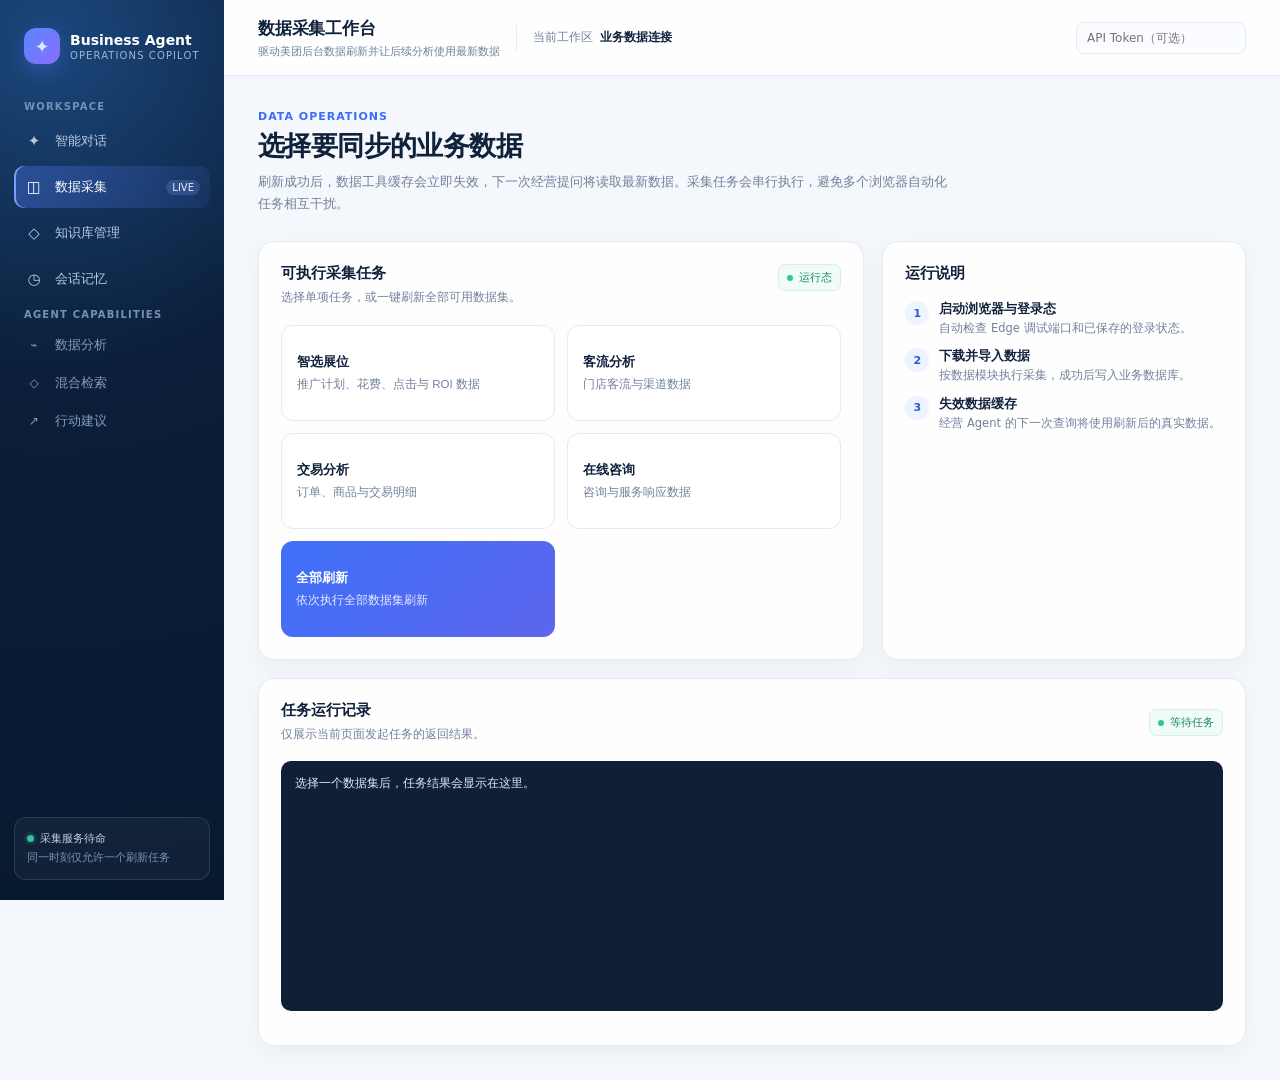
==== static/data.html @ f1e06c98 "feat: 新增多页工作台与知识库上传" ====
<!DOCTYPE html>
<html lang="zh-CN">
<head>
  <meta charset="UTF-8">
  <meta name="viewport" content="width=device-width, initial-scale=1.0">
  <title>数据采集 · 企业经营智能决策 Agent</title>
  <link rel="stylesheet" href="/static/workspace.css">
</head>
<body>
<div class="shell">
  <aside class="nav-rail" aria-label="主导航">
    <div class="brand-lockup"><div class="brand-mark">✦</div><div><strong>Business Agent</strong><small>OPERATIONS COPILOT</small></div></div>
    <div class="nav-label">WORKSPACE</div>
    <nav class="nav-menu">
      <a class="nav-item" href="/"><span class="nav-icon">✦</span><span>智能对话</span></a>
      <a class="nav-item active" href="/data"><span class="nav-icon">◫</span><span>数据采集</span><span class="nav-pill">LIVE</span></a>
      <a class="nav-item" href="/knowledge"><span class="nav-icon">◇</span><span>知识库管理</span></a>
      <a class="nav-item" href="/sessions"><span class="nav-icon">◷</span><span>会话记忆</span></a>
    </nav>
    <div class="nav-label">AGENT CAPABILITIES</div>
    <div class="nav-menu"><div class="nav-item nav-static"><span class="nav-icon">⌁</span><span>数据分析</span></div><div class="nav-item nav-static"><span class="nav-icon">◇</span><span>混合检索</span></div><div class="nav-item nav-static"><span class="nav-icon">↗</span><span>行动建议</span></div></div>
    <div class="nav-footer"><p><span class="status-dot"></span>采集服务待命</p><p>同一时刻仅允许一个刷新任务</p></div>
  </aside>

  <main class="page">
    <header class="topbar"><div class="page-title"><h1>数据采集工作台</h1><p>驱动美团后台数据刷新并让后续分析使用最新数据</p></div><div class="top-divider"></div><div class="top-context"><span>当前工作区</span><b>业务数据连接</b></div><div class="top-action"><input id="apiToken" class="token-input" type="password" placeholder="API Token（可选）"></div></header>
    <section class="content">
      <div class="eyebrow">DATA OPERATIONS</div>
      <h1 class="page-heading">选择要同步的业务数据</h1>
      <p class="page-copy">刷新成功后，数据工具缓存会立即失效，下一次经营提问将读取最新数据。采集任务会串行执行，避免多个浏览器自动化任务相互干扰。</p>
      <div class="grid two">
        <section class="card card-pad">
          <div style="display:flex;justify-content:space-between;align-items:flex-start;gap:12px"><div><h2>可执行采集任务</h2><p class="card-note">选择单项任务，或一键刷新全部可用数据集。</p></div><span class="tag"><i></i>运行态</span></div>
          <div class="task-grid">
            <button class="task-btn" data-dataset="campaign"><b>智选展位</b><span>推广计划、花费、点击与 ROI 数据</span></button>
            <button class="task-btn" data-dataset="traffic"><b>客流分析</b><span>门店客流与渠道数据</span></button>
            <button class="task-btn" data-dataset="transaction"><b>交易分析</b><span>订单、商品与交易明细</span></button>
            <button class="task-btn" data-dataset="consult"><b>在线咨询</b><span>咨询与服务响应数据</span></button>
            <button class="task-btn all" data-dataset="all"><b>全部刷新</b><span>依次执行全部数据集刷新</span></button>
          </div>
          <div class="alert" id="message" role="status"></div>
        </section>
        <aside class="card card-pad"><h2>运行说明</h2><div class="pipeline"><div class="pipeline-step"><span class="step-number">1</span><div><b>启动浏览器与登录态</b><p>自动检查 Edge 调试端口和已保存的登录状态。</p></div></div><div class="pipeline-step"><span class="step-number">2</span><div><b>下载并导入数据</b><p>按数据模块执行采集，成功后写入业务数据库。</p></div></div><div class="pipeline-step"><span class="step-number">3</span><div><b>失效数据缓存</b><p>经营 Agent 的下一次查询将使用刷新后的真实数据。</p></div></div></div></aside>
      </div>
      <section class="card card-pad" style="margin-top:18px"><div style="display:flex;justify-content:space-between;align-items:center"><div><h2>任务运行记录</h2><p class="card-note">仅展示当前页面发起任务的返回结果。</p></div><span class="tag" id="statusTag"><i></i>等待任务</span></div><pre class="result" id="result">选择一个数据集后，任务结果会显示在这里。</pre></section>
    </section>
  </main>
</div>
<script>
const TOKEN_KEY = 'biz_api_token'; const tokenInput = document.getElementById('apiToken'); tokenInput.value = localStorage.getItem(TOKEN_KEY) || '';
tokenInput.addEventListener('change', () => localStorage.setItem(TOKEN_KEY, tokenInput.value.trim()));
const authHeaders = (extra = {}) => Object.assign({}, extra, tokenInput.value.trim() ? { Authorization: 'Bearer ' + tokenInput.value.trim() } : {});
const result = document.getElementById('result'); const message = document.getElementById('message'); const statusTag = document.getElementById('statusTag');
function setMessage(type, text) { message.className = 'alert ' + type; message.textContent = text; }
async function run(dataset) {
  const buttons = [...document.querySelectorAll('[data-dataset]')]; buttons.forEach(b => b.disabled = true);
  statusTag.innerHTML = '<i></i>任务运行中'; setMessage('success', '正在启动 ' + dataset + ' 采集任务，请勿重复点击。'); result.textContent = '请求已发送，等待服务端处理…';
  try {
    const response = await fetch('/api/workflow/refresh', { method: 'POST', headers: authHeaders({ 'Content-Type': 'application/json' }), body: JSON.stringify({ datasets: dataset }) });
    const data = await response.json(); result.textContent = JSON.stringify(data, null, 2);
    if (!response.ok || !data.success) throw new Error(data.error || '任务执行失败');
    setMessage('success', '刷新完成。后续经营分析会使用最新数据。'); statusTag.innerHTML = '<i></i>本次任务完成';
  } catch (error) { setMessage('error', '任务失败：' + error.message); statusTag.textContent = '任务失败'; }
  finally { buttons.forEach(b => b.disabled = false); }
}
document.querySelectorAll('[data-dataset]').forEach(button => button.addEventListener('click', () => run(button.dataset.dataset)));
</script>
</body>
</html>
---- static/workspace.css ----
:root {
  --ink: #10213b; --muted: #71819a; --line: #e4ebf5; --canvas: #f4f7fb;
  --surface: #fff; --navy: #0b1f3a; --navy-2: #173d6c; --brand: #3b6df6;
  --mint: #2fc49b; --danger: #df5c63; --shadow: 0 18px 45px rgba(28, 54, 96, .09);
}
* { box-sizing: border-box; }
html, body { min-height: 100%; margin: 0; }
body { font-family: "PingFang SC", "Microsoft YaHei", system-ui, sans-serif; color: var(--ink); background: var(--canvas); }
.shell { min-height: 100vh; display: flex; }
.nav-rail { width: 224px; flex: 0 0 224px; padding: 20px 14px; display: flex; flex-direction: column; color: #dbe7fb; background: radial-gradient(circle at 22% 4%, #1b477c 0, var(--navy) 38%, #08192f 100%); position: sticky; top: 0; height: 100vh; }
.brand-lockup { display: flex; gap: 10px; align-items: center; padding: 8px 10px 28px; }
.brand-mark { width: 36px; height: 36px; display: grid; place-items: center; border-radius: 12px; background: linear-gradient(135deg, #5a87ff, #8a6cff); box-shadow: 0 8px 22px rgba(80,117,255,.32); font-size: 18px; }
.brand-lockup strong { display: block; color: #fff; font-size: 14px; }
.brand-lockup small { display: block; color: #9fb5d4; font-size: 10px; letter-spacing: 1.1px; margin-top: 2px; }
.nav-label { padding: 0 10px; margin: 9px 0 8px; color: #7691b5; font-size: 10px; font-weight: 700; letter-spacing: 1.2px; }
.nav-menu { display: grid; gap: 4px; }
.nav-item { display: flex; align-items: center; gap: 11px; min-height: 42px; padding: 10px; border-radius: 10px; color: #b8c9e1; text-decoration: none; font-size: 13px; }
a.nav-item:hover { color: #fff; background: rgba(255,255,255,.07); }
.nav-item.active { color: #fff; background: linear-gradient(90deg, rgba(85,126,255,.34), rgba(85,126,255,.1)); box-shadow: inset 2px 0 #76a0ff; }
.nav-icon { width: 20px; text-align: center; font-size: 15px; }
.nav-pill { margin-left: auto; padding: 2px 6px; border-radius: 99px; background: rgba(130,159,255,.22); color: #e7edff; font-size: 10px; }
.nav-static { min-height: 34px; padding-block: 6px; color: #839ab9; cursor: default; }
.nav-static .nav-icon { font-size: 12px; }
.nav-footer { margin-top: auto; border: 1px solid rgba(173,201,239,.16); border-radius: 12px; padding: 12px; background: rgba(255,255,255,.04); }
.nav-footer p { margin: 0; color: #c5d4e8; font-size: 11px; line-height: 1.6; }
.nav-footer p + p { color: #7794b7; margin-top: 2px; }
.status-dot { display: inline-block; width: 7px; height: 7px; border-radius: 50%; margin-right: 6px; background: var(--mint); box-shadow: 0 0 0 3px rgba(47,196,155,.12); }

.page { flex: 1; min-width: 0; }
.topbar { min-height: 76px; padding: 13px 34px; display: flex; align-items: center; gap: 16px; background: rgba(255,255,255,.88); border-bottom: 1px solid var(--line); }
.page-title h1 { margin: 0; font-size: 17px; letter-spacing: -.25px; }
.page-title p { margin: 4px 0 0; color: var(--muted); font-size: 11px; }
.top-divider { height: 26px; width: 1px; background: var(--line); }
.top-context { color: var(--muted); font-size: 12px; display: flex; gap: 7px; align-items: center; }
.top-context b { color: var(--ink); }
.top-action { margin-left: auto; display: flex; gap: 10px; align-items: center; }
.token-input { width: 170px; border: 1px solid var(--line); border-radius: 8px; background: #fbfcff; padding: 8px 10px; outline: none; font: inherit; font-size: 12px; }
.token-input:focus { border-color: #9cb5ff; box-shadow: 0 0 0 3px rgba(59,109,246,.1); }
.content { max-width: 1180px; margin: 0 auto; padding: 34px; }
.eyebrow { color: var(--brand); font-size: 11px; font-weight: 750; letter-spacing: 1px; }
.page-heading { margin: 5px 0 7px; font-size: 27px; letter-spacing: -.6px; }
.page-copy { margin: 0; max-width: 700px; color: var(--muted); font-size: 13px; line-height: 1.7; }
.grid { display: grid; gap: 18px; margin-top: 26px; }
.grid.two { grid-template-columns: minmax(0, 1.25fr) minmax(310px, .75fr); }
.card { border: 1px solid var(--line); border-radius: 16px; background: rgba(255,255,255,.92); box-shadow: 0 8px 25px rgba(31,56,92,.045); }
.card-pad { padding: 22px; }
.card h2 { margin: 0; font-size: 15px; }
.card-note { margin: 5px 0 0; color: var(--muted); font-size: 12px; line-height: 1.6; }
.primary-btn, .secondary-btn { border: 0; border-radius: 9px; padding: 10px 14px; font: inherit; font-size: 13px; font-weight: 650; cursor: pointer; }
.primary-btn { color: #fff; background: linear-gradient(135deg, #3e70f8, #5d65ed); box-shadow: 0 7px 16px rgba(59,109,246,.22); }
.primary-btn:disabled { opacity: .55; cursor: not-allowed; }
.secondary-btn { color: #315bd2; background: #f0f4ff; border: 1px solid #d6e1ff; }
.tag { display: inline-flex; align-items: center; gap: 6px; padding: 5px 8px; border: 1px solid #d8eee8; color: #168865; background: #f1fbf7; border-radius: 7px; font-size: 11px; }
.tag i { width: 6px; height: 6px; border-radius: 50%; background: var(--mint); }
.empty { padding: 28px; color: var(--muted); text-align: center; font-size: 13px; }
.alert { margin-top: 14px; border-radius: 10px; padding: 10px 12px; font-size: 12.5px; line-height: 1.6; display: none; }
.alert.success { display: block; color: #117b5a; background: #effbf6; border: 1px solid #d2efe5; }
.alert.error { display: block; color: #b23e48; background: #fff3f4; border: 1px solid #f7d6d9; }

.upload-zone { margin-top: 18px; padding: 34px 24px; border: 1.5px dashed #b9c9e5; border-radius: 14px; text-align: center; background: linear-gradient(135deg, #fbfdff, #f3f7ff); transition: .18s; }
.upload-zone.dragover { border-color: var(--brand); background: #edf3ff; }
.upload-icon { display: grid; place-items: center; width: 46px; height: 46px; margin: 0 auto 10px; border-radius: 14px; color: #fff; background: linear-gradient(135deg, #4e7af8, #705eea); font-size: 21px; }
.upload-zone h3 { margin: 0; font-size: 15px; }
.upload-zone p { margin: 7px 0 14px; color: var(--muted); font-size: 12px; }
.file-name { margin-top: 12px; color: #4b617e; font-size: 12px; }
.pipeline { display: grid; gap: 11px; margin-top: 18px; }
.pipeline-step { display: flex; gap: 10px; align-items: flex-start; }
.step-number { display: grid; place-items: center; flex: 0 0 24px; width: 24px; height: 24px; border-radius: 50%; color: #315bd2; background: #edf3ff; font-size: 11px; font-weight: 700; }
.pipeline-step b { display: block; font-size: 12.5px; }
.pipeline-step p { margin: 2px 0 0; color: var(--muted); font-size: 11.5px; line-height: 1.5; }
.knowledge-stats { display: grid; grid-template-columns: repeat(2, 1fr); gap: 10px; margin-top: 17px; }
.stat { padding: 12px; border-radius: 11px; background: #f7f9fd; border: 1px solid #e7edf6; }
.stat b { display: block; font-size: 20px; }
.stat span { color: var(--muted); font-size: 11px; }
.table-wrap { overflow-x: auto; }
table { width: 100%; border-collapse: collapse; margin-top: 14px; font-size: 12px; }
th { color: #687c97; font-weight: 650; text-align: left; background: #f7f9fd; }
th, td { padding: 11px 10px; border-bottom: 1px solid #edf1f6; }
td { color: #425773; }
.doc-name { color: var(--ink); font-weight: 650; }
.type-badge { display: inline-block; padding: 3px 7px; border-radius: 99px; color: #536b89; background: #eef2f8; font-size: 10px; }
.muted { color: var(--muted); }

.task-grid { display: grid; grid-template-columns: repeat(2, minmax(0, 1fr)); gap: 12px; margin-top: 18px; }
.task-btn { min-height: 96px; text-align: left; padding: 15px; color: var(--ink); background: #fff; border: 1px solid var(--line); border-radius: 12px; cursor: pointer; }
.task-btn:hover { border-color: #aebfff; background: #f8faff; transform: translateY(-1px); }
.task-btn b { display: block; margin-bottom: 5px; font-size: 13px; }
.task-btn span { color: var(--muted); font-size: 11.5px; line-height: 1.5; }
.task-btn.all { color: #fff; border: 0; background: linear-gradient(135deg, #3e70f8, #5d65ed); }
.task-btn.all span { color: #e5ebff; }
.result { min-height: 250px; margin-top: 16px; padding: 14px; overflow: auto; white-space: pre-wrap; border-radius: 10px; background: #101f36; color: #dbe9fd; font: 12px/1.65 Consolas, "Microsoft YaHei", monospace; }
.session-list { display: grid; gap: 10px; margin-top: 18px; }
.session-item { display: flex; justify-content: space-between; gap: 18px; padding: 15px; border: 1px solid var(--line); border-radius: 12px; background: #fff; }
.session-item h3 { margin: 0; font-size: 13px; }
.session-item p { margin: 6px 0 0; color: var(--muted); font-size: 11px; }
.session-item button { align-self: center; }

@media (max-width: 900px) {
  .nav-rail { display: none; }
  .content { padding: 22px 16px; }
  .topbar { padding: 13px 16px; }
  .top-context, .top-divider, .token-input { display: none; }
  .grid.two { grid-template-columns: 1fr; }
  .task-grid { grid-template-columns: 1fr; }
}
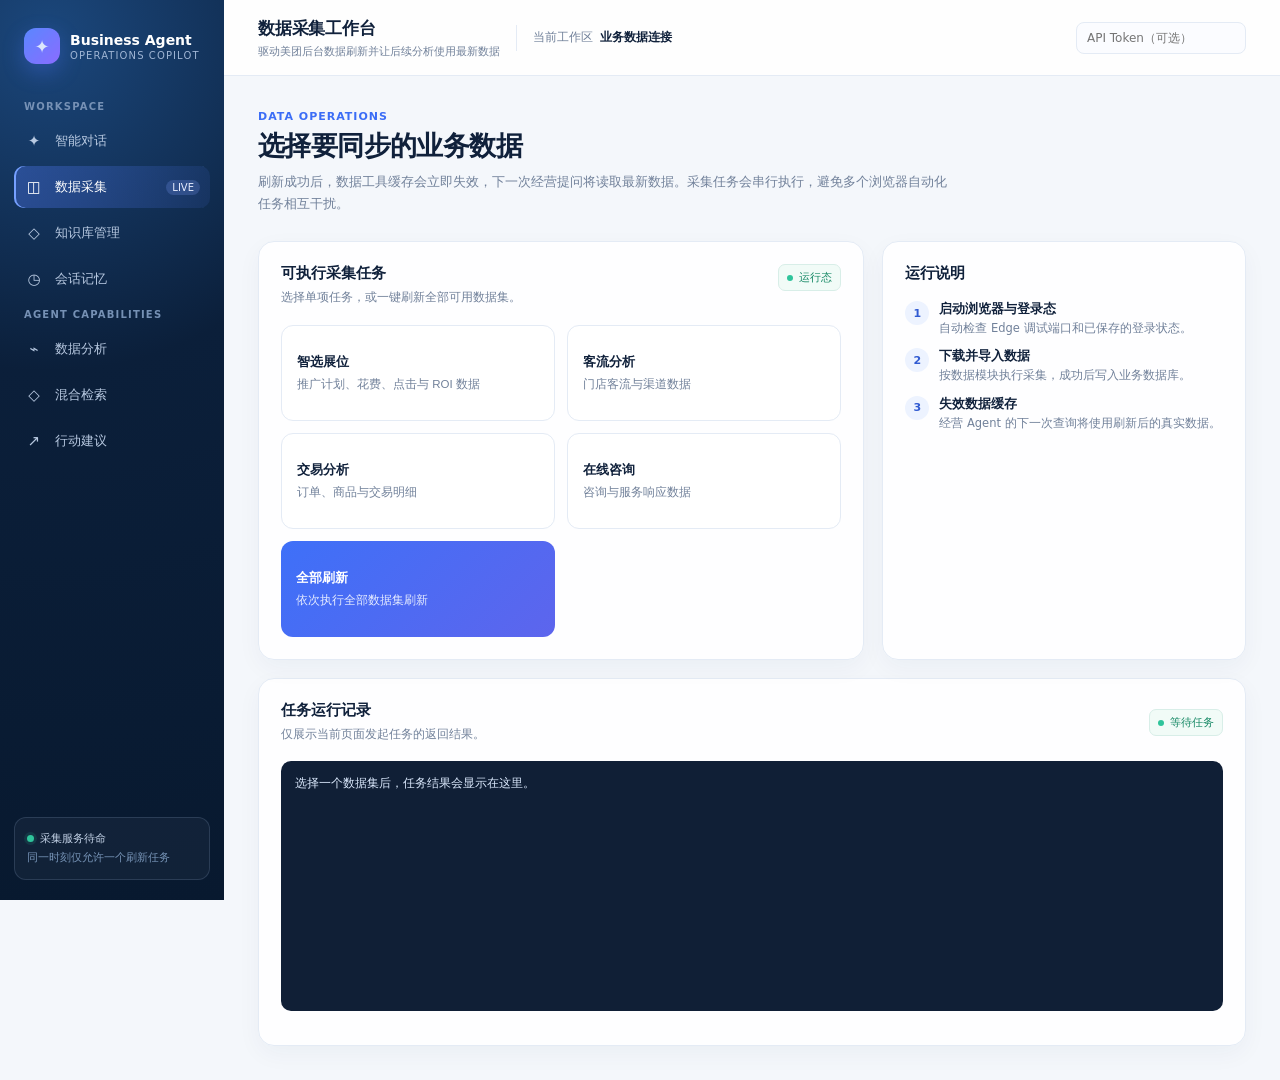
==== commit 4f0951c7: "docs: 添加运行预览与能力入口链接" ====
--- a/static/data.html
+++ b/static/data.html
@@ -18,7 +18,7 @@
       <a class="nav-item" href="/sessions"><span class="nav-icon">◷</span><span>会话记忆</span></a>
     </nav>
     <div class="nav-label">AGENT CAPABILITIES</div>
-    <div class="nav-menu"><div class="nav-item nav-static"><span class="nav-icon">⌁</span><span>数据分析</span></div><div class="nav-item nav-static"><span class="nav-icon">◇</span><span>混合检索</span></div><div class="nav-item nav-static"><span class="nav-icon">↗</span><span>行动建议</span></div></div>
+    <div class="nav-menu"><a class="nav-item" href="/data"><span class="nav-icon">⌁</span><span>数据分析</span></a><a class="nav-item" href="/knowledge"><span class="nav-icon">◇</span><span>混合检索</span></a><a class="nav-item" href="/"><span class="nav-icon">↗</span><span>行动建议</span></a></div>
     <div class="nav-footer"><p><span class="status-dot"></span>采集服务待命</p><p>同一时刻仅允许一个刷新任务</p></div>
   </aside>
 
